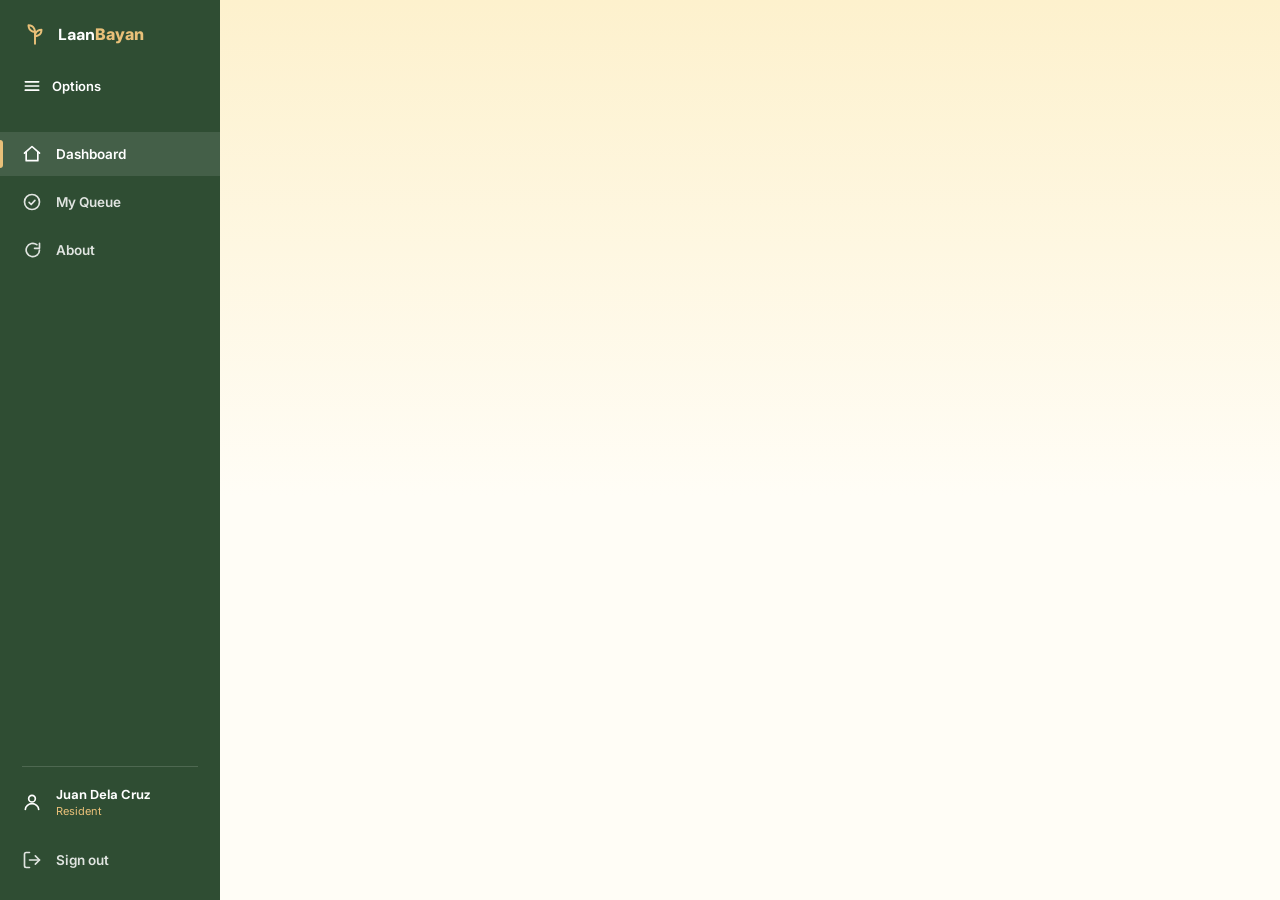
==== dashb.html @ 894ac46a "Registration and Dashboard (unfinished) is added" ====
<!DOCTYPE html>
<html lang="en">
<head>
<meta charset="UTF-8">
<meta name="viewport" content="width=device-width, initial-scale=1.0">
<title>LaanBayan — Dashboard</title>
<link rel="preconnect" href="https://fonts.googleapis.com">
<link href="https://fonts.googleapis.com/css2?family=DM+Sans:wght@400;600;700;800&family=Inter:wght@400;500;600&display=swap" rel="stylesheet">
<link rel="stylesheet" href="css/web.css">
</head>
<body>

<div class="app-shell">

  <aside class="sidebar expanded" id="sidebar">

    <div class="sidebar-top">
      <div class="sidebar-brand">
        <svg class="logo-icon" viewBox="0 0 24 24" width="26" height="26" fill="none" stroke="#ffffff" stroke-width="1.8" stroke-linecap="round" stroke-linejoin="round">
        <path d="M12 21V10"/>
        <path d="M12 10C12 10 6 10 6 4C12 4 12 10 12 10Z"/>
        <path d="M12 14C12 14 18 14 18 8C12 8 12 14 12 14Z"/>
        </svg>
        <span class="sidebar-brand-text">Laan<span class="bayan">Bayan</span></span>
      </div>

      <button class="sidebar-toggle" id="sidebarToggle" aria-label="Toggle sidebar" aria-expanded="true">
        <svg width="20" height="20" viewBox="0 0 24 24" fill="none" stroke="currentColor" stroke-width="2" stroke-linecap="round">
          <line x1="4" y1="7" x2="20" y2="7"/>
          <line x1="4" y1="12" x2="20" y2="12"/>
          <line x1="4" y1="17" x2="20" y2="17"/>
        </svg>
        <span class="sidebar-toggle-text">Options</span>
      </button>
    </div>

    <nav class="sidebar-nav">
      <a href="#" class="sidebar-link active" data-page="dashboard">
        <svg width="20" height="20" viewBox="0 0 24 24" fill="none" stroke="currentColor" stroke-width="2" stroke-linecap="round" stroke-linejoin="round">
          <path d="M3 11l9-8 9 8"/>
          <path d="M5 10v10h14V10"/>
        </svg>
        <span>Dashboard</span>
      </a>

      <a href="#" class="sidebar-link" data-page="queue">
        <svg width="20" height="20" viewBox="0 0 24 24" fill="none" stroke="currentColor" stroke-width="2" stroke-linecap="round" stroke-linejoin="round">
          <circle cx="12" cy="12" r="9"/>
          <path d="M8.5 12.5l2.5 2.5 4.5-5"/>
        </svg>
        <span>My Queue</span>
      </a>

      <a href="#" class="sidebar-link" data-page="about">
        <svg width="20" height="20" viewBox="0 0 24 24" fill="none" stroke="currentColor" stroke-width="2" stroke-linecap="round" stroke-linejoin="round">
          <path d="M21 12a8 8 0 1 1-3.2-6.4"/>
          <path d="M21 4v6h-6"/>
        </svg>
        <span>About</span>
      </a>
    </nav>

    <div class="sidebar-bottom">
      <div class="sidebar-divider"></div>

      <div class="sidebar-user">
        <svg width="20" height="20" viewBox="0 0 24 24" fill="none" stroke="currentColor" stroke-width="2" stroke-linecap="round" stroke-linejoin="round">
          <circle cx="12" cy="8" r="4"/>
          <path d="M4 21c0-4 4-7 8-7s8 3 8 7"/>
        </svg>
        <div class="sidebar-user-info">
          <span class="sidebar-user-name">Juan Dela Cruz</span>
          <span class="sidebar-user-role">Resident</span>
        </div>
      </div>

      <a href="index.html" class="sidebar-link sidebar-signout" id="signOutLink">
        <svg width="20" height="20" viewBox="0 0 24 24" fill="none" stroke="currentColor" stroke-width="2" stroke-linecap="round" stroke-linejoin="round">
          <path d="M9 21H5a2 2 0 0 1-2-2V5a2 2 0 0 1 2-2h4"/>
          <path d="M16 17l5-5-5-5"/>
          <path d="M21 12H9"/>
        </svg>
        <span>Sign out</span></a>
      </a>
    </div>

  </aside>

  <main class="dash-main" id="dashMain">
    <!-- Dashboard page content (services, announcements, etc.) goes here -->
  </main>

</div>

<script src="js/script.js"></script>
</body>
</html>
---- css/web.css ----
:root {
  --green-dark: #2f4d33;
  --green: #4c8b5d;
  --green-soft: #eaf2ea;
  --gold: #e9c079;
  --cream-top: #fdf1cd;
  --cream-bottom: #fffdf6;
  --text-dark: #223022;
  --text-gray: #6b6b63;
  --panel-sage: #b7c7ac;
}

* {
  margin: 0;
  padding: 0;
  box-sizing: border-box;
  font-family: 'Inter', Arial, sans-serif;
}

html {
  scroll-behavior: smooth;
}

body {
  background-color: var(--cream-bottom);
  color: var(--text-dark);
}

/* =========================================================
   HERO / NAV
   ========================================================= */
.hero-section {
  position: relative;
  z-index: 1;
  background: linear-gradient(180deg, var(--cream-top) 0%, var(--cream-bottom) 100%);
  min-height: 600px;
  display: flex;
  flex-direction: column;
}

.nav-inner {
  background-color: var(--green-dark);
  padding: 18px 50px;
  display: flex;
  align-items: center;
  justify-content: space-between;
}

.logo {
  display: flex;
  align-items: center;
  gap: 10px;
  font-family: 'DM Sans', sans-serif;
  font-weight: 800;
  font-size: 24px;
}

.logo .laan {
  color: #ffffff;
}

.logo .bayan {
  color: var(--gold);
}

.nav-inner nav ul {
  list-style: none;
  display: flex;
  gap: 40px;
}

.nav-inner nav a {
  color: #ffffff;
  text-decoration: none;
  font-family: 'DM Sans', sans-serif;
  font-weight: 600;
  font-size: 14px;
  opacity: 0.92;
}

.nav-inner nav a:hover,
.nav-inner nav a:focus-visible {
  opacity: 1;
  text-decoration: underline;
}

.hero-content {
  display: flex;
  justify-content: space-between;
  align-items: center;
  gap: 60px;
  max-width: 1200px;
  width: 100%;
  margin: auto;
  padding: 40px 50px;
  flex-grow: 1;
}

.eyebrow {
  color: var(--green);
  font-family: 'DM Sans', sans-serif;
  font-weight: 700;
  font-size: 12px;
  letter-spacing: 1.2px;
  text-transform: uppercase;
  margin-bottom: 14px;
}

.headline {
  font-family: 'Kavivanar', cursive;
  font-weight: 400;
  font-size: 56px;
  line-height: 1.15;
  color: var(--text-dark);
  margin-bottom: 18px;
}

.hero-sub {
  max-width: 420px;
  font-size: 15px;
  line-height: 1.6;
  color: var(--text-gray);
  margin-bottom: 22px;
}

.feature-row {
  display: flex;
  flex-wrap: wrap;
  gap: 20px;
}

.feature-item {
  display: flex;
  align-items: center;
  gap: 6px;
  font-family: 'DM Sans', sans-serif;
  font-size: 12.5px;
  font-weight: 600;
  color: var(--text-dark);
}

/* =========================================================
   LOGIN PANEL
   ========================================================= */
.login-panel {
  flex-shrink: 0;
  width: 300px;
  background-color: var(--panel-sage);
  border-radius: 22px;
  padding: 22px 22px 20px;
}

.login-title {
  font-family: 'DM Sans', sans-serif;
  font-weight: 800;
  font-size: 20px;
  letter-spacing: 1px;
  color: #ffffff;
  margin-bottom: 14px;
}

.login-card {
  background-color: #ffffff;
  border-radius: 16px;
  padding: 20px 20px 16px;
  box-shadow: 0 8px 20px rgba(47, 77, 51, 0.12);
}

.form-error {
  background-color: #ffe1e1;
  color: #7a1a1a;
  font-size: 12px;
  padding: 8px 12px;
  border-radius: 8px;
  margin-bottom: 12px;
}

.field {
  margin-bottom: 14px;
}

.field label {
  display: block;
  font-family: 'DM Sans', sans-serif;
  font-size: 12px;
  font-weight: 700;
  color: var(--text-dark);
  margin-bottom: 6px;
}

.input-wrap {
  position: relative;
}

.input-wrap input {
  width: 100%;
  padding: 11px 14px;
  border: 1px solid #e4e4e0;
  background-color: #f4f4f1;
  border-radius: 10px;
  font-size: 13px;
  color: var(--text-dark);
  outline: none;
}

.input-wrap input::placeholder {
  color: #9a9a94;
  letter-spacing: 0.4px;
}

.input-wrap input:focus {
  outline: 2px solid var(--green);
  outline-offset: 1px;
  background-color: #ffffff;
}

.toggle-password {
  position: absolute;
  right: 12px;
  top: 50%;
  transform: translateY(-50%);
  background: none;
  border: none;
  cursor: pointer;
  padding: 2px;
  display: flex;
}

.row-between {
  display: flex;
  align-items: center;
  justify-content: space-between;
  font-size: 12px;
  margin: 4px 0 16px;
}

.remember {
  display: flex;
  align-items: center;
  gap: 6px;
  color: var(--text-gray);
  cursor: pointer;
}

.forgot {
  color: var(--green);
  font-weight: 600;
  text-decoration: none;
}

.forgot:hover {
  text-decoration: underline;
}

.btn-proceed {
  width: 100%;
  padding: 12px;
  border: none;
  border-radius: 10px;
  background-color: var(--green-dark);
  color: #ffffff;
  font-family: 'DM Sans', sans-serif;
  font-weight: 700;
  font-size: 14px;
  cursor: pointer;
}

.btn-proceed:hover {
  background-color: #253d28;
}

.btn-proceed:focus-visible {
  outline: 2px solid #ffffff;
  outline-offset: 2px;
}

.register-line {
  text-align: center;
  font-size: 12px;
  color: var(--text-dark);
  margin-top: 14px;
}

.register-link {
  color: var(--green-dark);
  font-weight: 700;
  text-decoration: underline;
}

#loginPanel,
#registerPanel{
    animation: fade .35s ease;
}

@keyframes fade{

    from{
        opacity:0;
        transform:translateY(12px);
    }

    to{
        opacity:1;
        transform:translateY(0);
    }

}

/* =========================================================
   SCROLL CONTENT / SHARED SECTION STYLES
   ========================================================= */
.scroll-content {
  background-color: var(--cream-bottom);
  position: relative;
  z-index: 10;
}

.about-section {
  padding: 50px 50px;
  min-height: 700px;
  display: flex;
  align-items: center;
}

.about,
.services {
  max-width: 1200px;
  width: 100%;
  margin: 0 auto;
}

.about-heading {
  font-family: 'DM Sans', sans-serif;
  font-weight: 800;
  font-size: 30px;
  color: var(--green);
  margin-bottom: 36px;
}

.about-grid {
  display: grid;
  grid-template-columns: 1fr 260px;
  gap: 50px;
  align-items: center;
}

.about-grid h3 {
  font-family: 'DM Sans', sans-serif;
  font-size: 16px;
  color: var(--text-dark);
  margin: 18px 0 8px;
}

.about-grid h3:first-child {
  margin-top: 0;
}

.about-grid p {
  font-size: 14.5px;
  line-height: 1.7;
  color: var(--text-gray);
}

.about-img {
  width: 100%;
  height: auto;
  object-fit: contain;
}

/* =========================================================
   SERVICES
   ========================================================= */
.services-section {
  background-color: var(--green-soft);
  padding: 50px 50px;
  min-height: 600px;
  display: flex;
  align-items: center;
}

.services-head {
  margin-bottom: 20px;
}

.services-head h2 {
  font-family: 'DM Sans', sans-serif;
  font-weight: 800;
  font-size: 28px;
  color: var(--green);
  margin-bottom: 6px;
}

.services-head p {
  color: var(--text-gray);
  font-size: 14px;
}

.service-grid {
  display: grid;
  grid-template-columns: repeat(auto-fit, minmax(240px, 1fr));
  gap: 20px;
}

.svc-card {
  position: relative;
  background-color: #ffffff;
  border-radius: 14px;
  padding: 20px 20px 18px;
  box-shadow: 0 4px 14px rgba(47, 77, 51, 0.08);
}

.svc-badge {
  position: absolute;
  top: 18px;
  right: 18px;
  width: 10px;
  height: 10px;
  border-radius: 50%;
  background-color: var(--green);
}

.svc-badge.active {
  background-color: var(--gold);
}

.svc-name {
  font-family: 'DM Sans', sans-serif;
  font-weight: 700;
  font-size: 15px;
  color: var(--green-dark);
  padding-right: 20px;
  margin-bottom: 4px;
}

.svc-time {
  font-size: 12px;
  color: var(--text-gray);
  margin-bottom: 12px;
}

.svc-chips {
  display: flex;
  flex-wrap: wrap;
  gap: 8px;
}

.chip {
  background-color: var(--green-soft);
  color: var(--green-dark);
  font-size: 11.5px;
  font-weight: 600;
  padding: 5px 12px;
  border-radius: 20px;
}

/* =========================================================
   FOOTER
   ========================================================= */
footer {
  background-color: var(--green-dark);
  color: #ffffff;
  padding: 50px 50px 20px;
}

.footer-inner {
  max-width: 1200px;
  margin: 0 auto;
  display: flex;
  justify-content: space-between;
  flex-wrap: wrap;
  gap: 30px;
}

.footer-brand p {
  font-family: 'DM Sans', sans-serif;
  font-size: 18px;
  margin-bottom: 4px;
}

.footer-brand .url a {
  color: var(--gold);
  font-size: 13px;
  text-decoration: none;
}

.footer-brand .url a span {
  color: #d8d8ce;
}

.footer-contact h4 {
  font-family: 'DM Sans', sans-serif;
  font-size: 12px;
  letter-spacing: 0.6px;
  margin-bottom: 12px;
  color: var(--gold);
}

.footer-contact .row {
  display: flex;
  align-items: center;
  gap: 10px;
  font-size: 13px;
  margin-bottom: 8px;
}

.footer-logo {
  display: flex;
  align-items: center;
  gap: 8px;
  font-family: 'DM Sans', sans-serif;
  font-weight: 800;
  font-size: 18px;
  align-self: flex-start;
}

.footer-logo .logo-icon {
  stroke: #ffffff;
}

.footer-logo .laan {
  color: #ffffff;
}

.footer-logo .bayan {
  color: var(--gold);
}

.copyright {
  text-align: center;
  font-size: 12px;
  color: #cfcfc6;
  margin-top: 40px;
}

/* =========================================================
   REGISTRATION PAGE
   (append to web.css — new section, reuses existing tokens
   and .btn-proceed / .field / .input-wrap / .register-line
   classes already defined for the login page)
   ========================================================= */
.register-page {
  min-height: calc(100vh - 62px);
  background: linear-gradient(180deg, var(--cream-top) 0%, var(--cream-bottom) 100%);
  display: flex;
  justify-content: center;
  padding: 60px 24px 80px;
}

.register-card {
  width: 100%;
  max-width: 460px;
  height: fit-content;
  background-color: var(--cream-top);
  border: 1px solid rgba(47, 77, 51, 0.08);
  border-radius: 16px;
  padding: 28px 30px 26px;
  box-shadow: 0 8px 20px rgba(47, 77, 51, 0.1);
}

.register-heading {
  font-family: 'DM Sans', sans-serif;
  font-weight: 800;
  font-size: 20px;
  color: var(--text-dark);
  margin-bottom: 20px;
}

.form-row-2 {
  display: grid;
  grid-template-columns: 1fr 1fr;
  gap: 14px;
}

.agree-row {
  display: flex;
  align-items: flex-start;
  gap: 8px;
  font-size: 12px;
  line-height: 1.5;
  color: var(--text-gray);
  margin: 6px 0 18px;
}

.agree-row input[type="checkbox"] {
  margin-top: 2px;
  flex-shrink: 0;
}

.agree-row a {
  color: var(--green-dark);
  font-weight: 700;
  text-decoration: underline;
}

.btn-register {
  background-color: var(--green);
}

.btn-register:hover {
  background-color: #3f7a4e;
}

@media (max-width: 560px) {
  .form-row-2 {
    grid-template-columns: 1fr;
  }
}

/* =========================================================
   RESPONSIVE
   ========================================================= */
@media (max-width: 900px) {
  .nav-inner {
    padding: 16px 24px;
    flex-wrap: wrap;
    gap: 14px;
  }

  .nav-inner nav ul {
    gap: 22px;
  }

  .hero-section {
    min-height: auto;
  }

  .hero-content {
    flex-direction: column;
    padding: 50px 24px 60px;
    text-align: center;
  }

  .hero-sub {
    max-width: 100%;
  }

  .feature-row {
    justify-content: center;
  }

  .login-panel {
    width: 100%;
    max-width: 340px;
  }

  .about-section,
  .services-section {
    padding: 60px 24px;
    min-height: auto;
  }

  .about-grid {
    grid-template-columns: 1fr;
  }

  .about-img {
    max-width: 220px;
    margin: 0 auto;
  }

  .footer-inner {
    flex-direction: column;
  }
}

/* =========================================================
   DASHBOARD APP SHELL + SIDEBAR
   (append to web.css — new section, no existing rules touched)
   ========================================================= */
.app-shell {
  display: flex;
  min-height: 100vh;
}

.sidebar {
  flex-shrink: 0;
  width: 72px;
  background-color: var(--green-dark);
  display: flex;
  flex-direction: column;
  justify-content: space-between;
  padding: 18px 0;
  transition: width 0.25s ease;
  overflow: hidden;
}

.sidebar.expanded {
  width: 220px;
}

.sidebar-top,
.sidebar-nav,
.sidebar-bottom {
  display: flex;
  flex-direction: column;
  gap: 4px;
}

.sidebar-top {
  margin-bottom: 28px;
}

.sidebar-brand {
  display: flex;
  align-items: center;
  gap: 10px;
  padding: 0 22px;
  height: 32px;
  margin-bottom: 14px;
}

.sidebar-brand svg {
  flex-shrink: 0;
  stroke: var(--gold);
}

.sidebar-brand-text {
  font-family: 'DM Sans', sans-serif;
  font-weight: 800;
  font-size: 16px;
  color: #ffffff;
  white-space: nowrap;
  opacity: 0;
  transition: opacity 0.2s ease;
}

.sidebar.expanded .sidebar-brand-text {
  opacity: 1;
}

.sidebar-brand-text .bayan {
  color: var(--gold);
}

.sidebar-toggle {
  display: flex;
  align-items: center;
  gap: 10px;
  background: none;
  border: none;
  cursor: pointer;
  padding: 8px 22px;
  color: #ffffff;
  font-family: 'DM Sans', sans-serif;
  font-size: 13px;
  font-weight: 600;
}

.sidebar-toggle svg {
  flex-shrink: 0;
  stroke: #ffffff;
}

.sidebar-toggle-text {
  white-space: nowrap;
  opacity: 0;
  transition: opacity 0.2s ease;
}

.sidebar.expanded .sidebar-toggle-text {
  opacity: 1;
}

.sidebar-nav {
  flex-grow: 1;
}

.sidebar-link {
  display: flex;
  align-items: center;
  gap: 14px;
  padding: 12px 22px;
  color: #ffffff;
  text-decoration: none;
  font-family: 'DM Sans', sans-serif;
  font-size: 13.5px;
  font-weight: 600;
  opacity: 0.85;
  border-radius: 0;
  position: relative;
}

.sidebar-link svg {
  flex-shrink: 0;
  stroke: #ffffff;
}

.sidebar-link span {
  white-space: nowrap;
  opacity: 0;
  transition: opacity 0.2s ease;
}

.sidebar.expanded .sidebar-link span {
  opacity: 1;
}

.sidebar-link:hover {
  opacity: 1;
  background-color: rgba(255, 255, 255, 0.06);
}

.sidebar-link.active {
  opacity: 1;
  background-color: rgba(255, 255, 255, 0.1);
}

.sidebar-link.active::before {
  content: "";
  position: absolute;
  left: 0;
  top: 8px;
  bottom: 8px;
  width: 3px;
  background-color: var(--gold);
  border-radius: 0 3px 3px 0;
}

.sidebar-bottom {
  gap: 10px;
}

.sidebar-divider {
  height: 1px;
  background-color: rgba(255, 255, 255, 0.15);
  margin: 4px 22px 10px;
}

.sidebar-user {
  display: flex;
  align-items: center;
  gap: 14px;
  padding: 0 22px 10px;
}

.sidebar-user svg {
  flex-shrink: 0;
  stroke: #ffffff;
}

.sidebar-user-info {
  display: flex;
  flex-direction: column;
  line-height: 1.3;
  white-space: nowrap;
  opacity: 0;
  transition: opacity 0.2s ease;
}

.sidebar.expanded .sidebar-user-info {
  opacity: 1;
}

.sidebar-user-name {
  font-family: 'DM Sans', sans-serif;
  font-size: 13px;
  font-weight: 700;
  color: #ffffff;
}

.sidebar-user-role {
  font-size: 11px;
  color: var(--gold);
}

.sidebar-signout {
  opacity: 0.85;
}

/* =========================================================
   DASHBOARD MAIN CONTENT AREA
   ========================================================= */
.dash-main {
  flex-grow: 1;
  background: linear-gradient(180deg, var(--cream-top) 0%, var(--cream-bottom) 55%);
  min-height: 100vh;
}

@media (max-width: 700px) {
  .sidebar {
    width: 64px;
  }

  .sidebar.expanded {
    width: 200px;
  }
}
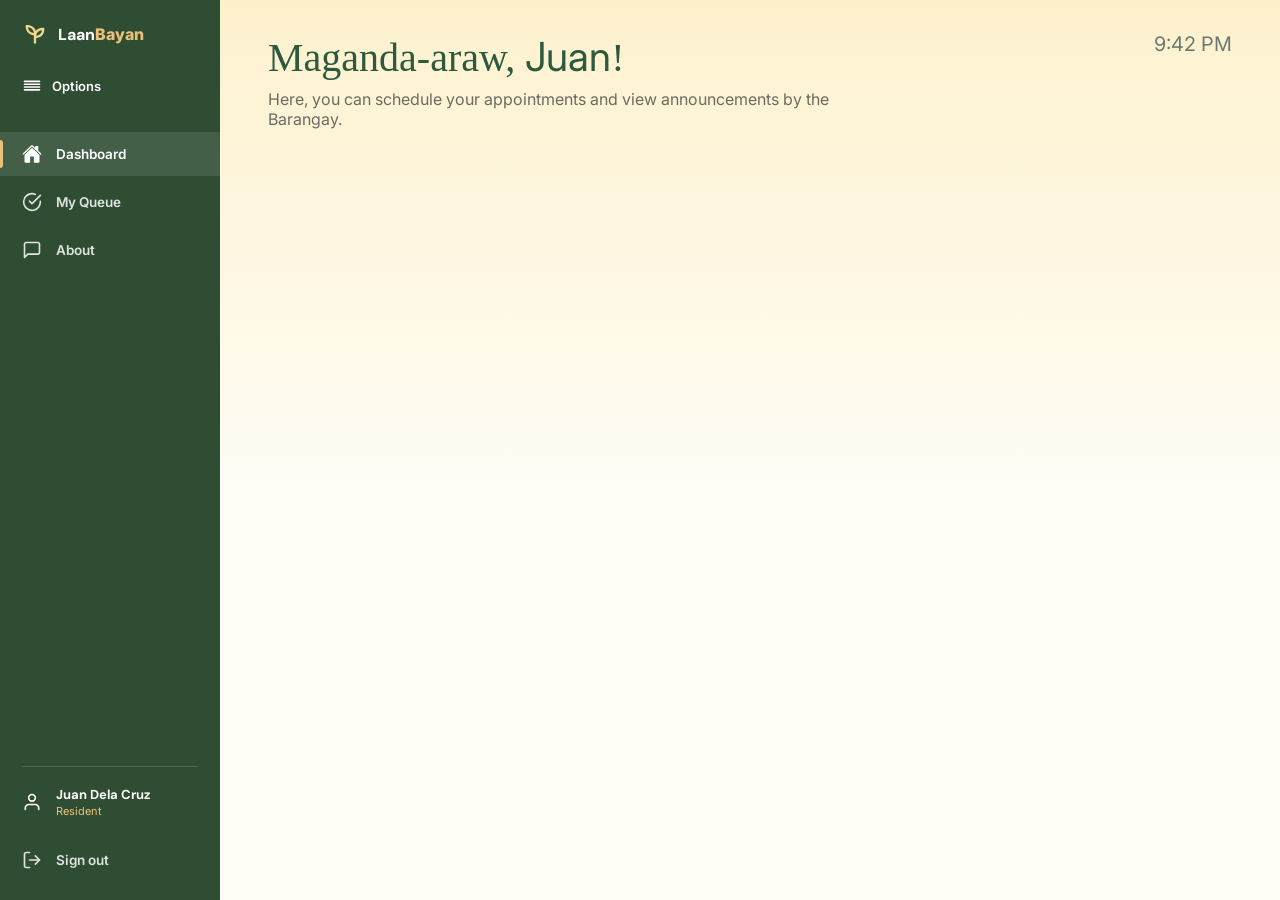
==== commit 7dc92911: "Updated to SVG & started the Dasboard" ====
--- a/dashb.html
+++ b/dashb.html
@@ -6,7 +6,7 @@
 <title>LaanBayan — Dashboard</title>
 <link rel="preconnect" href="https://fonts.googleapis.com">
 <link href="https://fonts.googleapis.com/css2?family=DM+Sans:wght@400;600;700;800&family=Inter:wght@400;500;600&display=swap" rel="stylesheet">
-<link rel="stylesheet" href="css/web.css">
+<link rel="stylesheet" href="css/style.css">
 </head>
 <body>
 
@@ -16,46 +16,29 @@
 
     <div class="sidebar-top">
       <div class="sidebar-brand">
-        <svg class="logo-icon" viewBox="0 0 24 24" width="26" height="26" fill="none" stroke="#ffffff" stroke-width="1.8" stroke-linecap="round" stroke-linejoin="round">
-        <path d="M12 21V10"/>
-        <path d="M12 10C12 10 6 10 6 4C12 4 12 10 12 10Z"/>
-        <path d="M12 14C12 14 18 14 18 8C12 8 12 14 12 14Z"/>
-        </svg>
+        <img class="logo-icon" src="assets/icons/favuser.svg" width="26" height="26" alt="LaanBayan Logo">
         <span class="sidebar-brand-text">Laan<span class="bayan">Bayan</span></span>
       </div>
 
       <button class="sidebar-toggle" id="sidebarToggle" aria-label="Toggle sidebar" aria-expanded="true">
-        <svg width="20" height="20" viewBox="0 0 24 24" fill="none" stroke="currentColor" stroke-width="2" stroke-linecap="round">
-          <line x1="4" y1="7" x2="20" y2="7"/>
-          <line x1="4" y1="12" x2="20" y2="12"/>
-          <line x1="4" y1="17" x2="20" y2="17"/>
-        </svg>
+        <img src="assets/icons/option.svg" width="20" height="20" alt="Toggle Options">
         <span class="sidebar-toggle-text">Options</span>
       </button>
     </div>
 
     <nav class="sidebar-nav">
       <a href="#" class="sidebar-link active" data-page="dashboard">
-        <svg width="20" height="20" viewBox="0 0 24 24" fill="none" stroke="currentColor" stroke-width="2" stroke-linecap="round" stroke-linejoin="round">
-          <path d="M3 11l9-8 9 8"/>
-          <path d="M5 10v10h14V10"/>
-        </svg>
+        <img src="assets/icons/dashboard.svg" width="20" height="20" alt="Dashboard">
         <span>Dashboard</span>
       </a>
 
       <a href="#" class="sidebar-link" data-page="queue">
-        <svg width="20" height="20" viewBox="0 0 24 24" fill="none" stroke="currentColor" stroke-width="2" stroke-linecap="round" stroke-linejoin="round">
-          <circle cx="12" cy="12" r="9"/>
-          <path d="M8.5 12.5l2.5 2.5 4.5-5"/>
-        </svg>
+        <img src="assets/icons/queue.svg" width="20" height="20" alt="My Queue">
         <span>My Queue</span>
       </a>
 
       <a href="#" class="sidebar-link" data-page="about">
-        <svg width="20" height="20" viewBox="0 0 24 24" fill="none" stroke="currentColor" stroke-width="2" stroke-linecap="round" stroke-linejoin="round">
-          <path d="M21 12a8 8 0 1 1-3.2-6.4"/>
-          <path d="M21 4v6h-6"/>
-        </svg>
+        <img src="assets/icons/message.svg" width="20" height="20" alt="About">
         <span>About</span>
       </a>
     </nav>
@@ -64,10 +47,7 @@
       <div class="sidebar-divider"></div>
 
       <div class="sidebar-user">
-        <svg width="20" height="20" viewBox="0 0 24 24" fill="none" stroke="currentColor" stroke-width="2" stroke-linecap="round" stroke-linejoin="round">
-          <circle cx="12" cy="8" r="4"/>
-          <path d="M4 21c0-4 4-7 8-7s8 3 8 7"/>
-        </svg>
+        <img src="assets/icons/user.svg" width="20" height="20" alt="User Profile">
         <div class="sidebar-user-info">
           <span class="sidebar-user-name">Juan Dela Cruz</span>
           <span class="sidebar-user-role">Resident</span>
@@ -75,19 +55,24 @@
       </div>
 
       <a href="index.html" class="sidebar-link sidebar-signout" id="signOutLink">
-        <svg width="20" height="20" viewBox="0 0 24 24" fill="none" stroke="currentColor" stroke-width="2" stroke-linecap="round" stroke-linejoin="round">
-          <path d="M9 21H5a2 2 0 0 1-2-2V5a2 2 0 0 1 2-2h4"/>
-          <path d="M16 17l5-5-5-5"/>
-          <path d="M21 12H9"/>
-        </svg>
-        <span>Sign out</span></a>
+        <img src="assets/icons/log-out.svg" width="20" height="20" alt="Sign Out">
+        <span>Sign out</span>
       </a>
     </div>
-
+    
   </aside>
 
   <main class="dash-main" id="dashMain">
-    <!-- Dashboard page content (services, announcements, etc.) goes here -->
+    <div class="dash-content">
+  <header class="dash-header">
+    <div class="dash-heading">
+      <h1 class="dash-greeting">Maganda-araw, <span class="dash-username">Juan</span>!</h1>
+      <p class="dash-subtitle">Here, you can schedule your appointments and view announcements by the Barangay.</p>
+    </div>
+    <time class="dash-clock" id="dashClock"></time>
+  </header>
+
+</div>
   </main>
 
 </div>
--- a/css/style.css
+++ b/css/style.css
@@ -0,0 +1,913 @@
+/* GLOBAL — used by the entire site */
+:root {
+  --green-dark: #2f4d33;
+  --green: #4c8b5d;
+  --green-soft: #eaf2ea;
+  --gold: #e9c079;
+  --cream-top: #fdf1cd;
+  --cream-bottom: #fffdf6;
+  --text-dark: #223022;
+  --text-gray: #6b6b63;
+  --panel-sage: #b7c7ac;
+  --dash-green: #2D5A3F;
+  --dash-cream-start: #FFFFFE;
+  --dash-cream-end: #FFF0BB;
+  --dash-status-available: rgba(97, 242, 71, 0.2);
+  --dash-status-unavailable: rgba(255, 96, 82, 0.2);
+  --dash-text-muted: #6B7A70;
+}
+
+* {
+  margin: 0;
+  padding: 0;
+  box-sizing: border-box;
+  font-family: 'Inter', Arial, sans-serif;
+}
+
+html {
+  scroll-behavior: smooth;
+}
+
+body {
+  background-color: var(--cream-bottom);
+  color: var(--text-dark);
+}
+
+
+/* LANDING PAGE (index.html) */
+
+/* Hero / Nav */
+.hero-section {
+  position: relative;
+  z-index: 1;
+  background: linear-gradient(180deg, var(--cream-top) 0%, var(--cream-bottom) 100%);
+  min-height: 600px;
+  display: flex;
+  flex-direction: column;
+}
+
+.nav-inner {
+  background-color: var(--green-dark);
+  padding: 18px 50px;
+  display: flex;
+  align-items: center;
+  justify-content: space-between;
+}
+
+.logo {
+  display: flex;
+  align-items: center;
+  gap: 10px;
+  font-family: 'DM Sans', sans-serif;
+  font-weight: 800;
+  font-size: 24px;
+}
+
+.logo .laan {
+  color: #ffffff;
+}
+
+.logo .bayan {
+  color: var(--gold);
+}
+
+.nav-inner nav ul {
+  list-style: none;
+  display: flex;
+  gap: 40px;
+}
+
+.nav-inner nav a {
+  color: #ffffff;
+  text-decoration: none;
+  font-family: 'DM Sans', sans-serif;
+  font-weight: 600;
+  font-size: 14px;
+  opacity: 0.92;
+}
+
+.nav-inner nav a:hover,
+.nav-inner nav a:focus-visible {
+  opacity: 1;
+  text-decoration: underline;
+}
+
+.hero-content {
+  display: flex;
+  justify-content: space-between;
+  align-items: center;
+  gap: 60px;
+  max-width: 1400px;
+  width: 100%;
+  margin: auto;
+  padding: 40px 30px; 
+}
+
+.eyebrow {
+  color: var(--green);
+  font-family: 'DM Sans', sans-serif;
+  font-weight: 700;
+  font-size: 12px;
+  letter-spacing: 1.2px;
+  text-transform: uppercase;
+  margin-bottom: 14px;
+}
+
+.headline {
+  font-family: 'Kavivanar', cursive;
+  font-weight: 400;
+  font-size: 56px;
+  line-height: 1.15;
+  color: var(--text-dark);
+  margin-bottom: 18px;
+}
+
+.hero-sub {
+  max-width: 420px;
+  font-size: 15px;
+  line-height: 1.6;
+  color: var(--text-gray);
+  margin-bottom: 22px;
+}
+
+.feature-row {
+  display: flex;
+  flex-wrap: wrap;
+  gap: 20px;
+}
+
+.feature-item {
+  display: flex;
+  align-items: center;
+  gap: 6px;
+  font-family: 'DM Sans', sans-serif;
+  font-size: 12.5px;
+  font-weight: 600;
+  color: var(--text-dark);
+}
+
+/* Login panel */
+.login-panel {
+  flex-shrink: 0;
+  width: 350px;
+  background-color: var(--panel-sage);
+  border-radius: 22px;
+  padding: 22px 22px 20px;
+}
+
+.login-title {
+  font-family: 'DM Sans', sans-serif;
+  font-weight: 800;
+  font-size: 20px;
+  letter-spacing: 1px;
+  color: #ffffff;
+  margin-bottom: 14px;
+}
+
+.login-card {
+  background-color: #ffffff;
+  border-radius: 16px;
+  padding: 20px 20px 16px;
+  box-shadow: 0 8px 20px rgba(47, 77, 51, 0.12);
+}
+
+.form-error {
+  background-color: #ffe1e1;
+  color: #7a1a1a;
+  font-size: 12px;
+  padding: 8px 12px;
+  border-radius: 8px;
+  margin-bottom: 12px;
+}
+
+.field {
+  margin-bottom: 14px;
+}
+
+.field label {
+  display: block;
+  font-family: 'DM Sans', sans-serif;
+  font-size: 12px;
+  font-weight: 700;
+  color: var(--text-dark);
+  margin-bottom: 6px;
+}
+
+.input-wrap {
+  position: relative;
+}
+
+.input-wrap input {
+  width: 100%;
+  padding: 11px 14px;
+  border: 1px solid #e4e4e0;
+  background-color: #f4f4f1;
+  border-radius: 10px;
+  font-size: 13px;
+  color: var(--text-dark);
+  outline: none;
+}
+
+.input-wrap input::placeholder {
+  color: #9a9a94;
+  letter-spacing: 0.4px;
+}
+
+.input-wrap input:focus {
+  outline: 2px solid var(--green);
+  outline-offset: 1px;
+  background-color: #ffffff;
+}
+
+.toggle-password {
+  position: absolute;
+  right: 12px;
+  top: 50%;
+  transform: translateY(-50%);
+  background: none;
+  border: none;
+  cursor: pointer;
+  padding: 2px;
+  display: flex;
+}
+
+.row-between {
+  display: flex;
+  align-items: center;
+  justify-content: space-between;
+  font-size: 12px;
+  margin: 4px 0 16px;
+}
+
+.remember {
+  display: flex;
+  align-items: center;
+  gap: 6px;
+  color: var(--text-gray);
+  cursor: pointer;
+}
+
+.forgot {
+  color: var(--green);
+  font-weight: 600;
+  text-decoration: none;
+}
+
+.forgot:hover {
+  text-decoration: underline;
+}
+
+.btn-proceed {
+  width: 100%;
+  padding: 12px;
+  border: none;
+  border-radius: 10px;
+  background-color: var(--green-dark);
+  color: #ffffff;
+  font-family: 'DM Sans', sans-serif;
+  font-weight: 700;
+  font-size: 14px;
+  cursor: pointer;
+}
+
+.btn-proceed:hover {
+  background-color: #253d28;
+}
+
+.btn-proceed:focus-visible {
+  outline: 2px solid #ffffff;
+  outline-offset: 2px;
+}
+
+.register-line {
+  text-align: center;
+  font-size: 12px;
+  color: var(--text-dark);
+  margin-top: 14px;
+}
+
+.register-link {
+  color: var(--green-dark);
+  font-weight: 700;
+  text-decoration: underline;
+}
+
+/* NOTE: #loginPanel / #registerPanel aren't used in index.html or registration.html (both ship as separate pages, not a tab-switch panel) — likely leftover from an earlier approach, safe to delete if confirmed unused */
+#loginPanel,
+#registerPanel {
+  animation: fade .35s ease;
+}
+
+@keyframes fade {
+  from {
+    opacity: 0;
+    transform: translateY(12px);
+  }
+  to {
+    opacity: 1;
+    transform: translateY(0);
+  }
+}
+
+/* Scroll content / shared section wrapper */
+.scroll-content {
+  background-color: var(--cream-bottom);
+  position: relative;
+  z-index: 10;
+}
+
+.about-section {
+  padding: 50px 50px;
+  min-height: 700px;
+  display: flex;
+  align-items: center;
+}
+
+.about,
+.services {
+  max-width: 1200px;
+  width: 100%;
+  margin: 0 auto;
+}
+
+.about-heading {
+  font-family: 'DM Sans', sans-serif;
+  font-weight: 800;
+  font-size: 30px;
+  color: var(--green);
+  margin-bottom: 36px;
+}
+
+.about-grid {
+  display: grid;
+  grid-template-columns: 1fr 260px;
+  gap: 50px;
+  align-items: center;
+}
+
+.about-grid h3 {
+  font-family: 'DM Sans', sans-serif;
+  font-size: 16px;
+  color: var(--text-dark);
+  margin: 18px 0 8px;
+}
+
+.about-grid h3:first-child {
+  margin-top: 0;
+}
+
+.about-grid p {
+  font-size: 14.5px;
+  line-height: 1.7;
+  color: var(--text-gray);
+}
+
+.about-img {
+  width: 100%;
+  height: auto;
+  object-fit: contain;
+}
+
+/* Services */
+.services-section {
+  background-color: var(--green-soft);
+  padding: 50px 50px;
+  min-height: 600px;
+  display: flex;
+  align-items: center;
+}
+
+.services-head {
+  margin-bottom: 20px;
+}
+
+.services-head h2 {
+  font-family: 'DM Sans', sans-serif;
+  font-weight: 800;
+  font-size: 28px;
+  color: var(--green);
+  margin-bottom: 6px;
+}
+
+.services-head p {
+  color: var(--text-gray);
+  font-size: 14px;
+}
+
+.service-grid {
+  display: grid;
+  grid-template-columns: repeat(auto-fit, minmax(240px, 1fr));
+  gap: 20px;
+}
+
+.svc-card {
+  position: relative;
+  background-color: #ffffff;
+  border-radius: 14px;
+  padding: 20px 20px 18px;
+  box-shadow: 0 4px 14px rgba(47, 77, 51, 0.08);
+}
+
+.svc-badge {
+  position: absolute;
+  top: 18px;
+  right: 18px;
+  width: 10px;
+  height: 10px;
+  border-radius: 50%;
+  background-color: var(--green);
+}
+
+.svc-badge.active {
+  background-color: var(--gold);
+}
+
+.svc-name {
+  font-family: 'DM Sans', sans-serif;
+  font-weight: 700;
+  font-size: 15px;
+  color: var(--green-dark);
+  padding-right: 20px;
+  margin-bottom: 4px;
+}
+
+.svc-time {
+  font-size: 12px;
+  color: var(--text-gray);
+  margin-bottom: 12px;
+}
+
+.svc-chips {
+  display: flex;
+  flex-wrap: wrap;
+  gap: 8px;
+}
+
+.chip {
+  background-color: var(--green-soft);
+  color: var(--green-dark);
+  font-size: 11.5px;
+  font-weight: 600;
+  padding: 5px 12px;
+  border-radius: 20px;
+}
+
+/* Footer */
+footer {
+  background-color: var(--green-dark);
+  color: #ffffff;
+  padding: 50px 50px 20px;
+}
+
+.footer-inner {
+  max-width: 1200px;
+  margin: 0 auto;
+  display: flex;
+  justify-content: space-between;
+  flex-wrap: wrap;
+  gap: 30px;
+}
+
+.footer-brand p {
+  font-family: 'DM Sans', sans-serif;
+  font-size: 18px;
+  margin-bottom: 4px;
+}
+
+.footer-brand .url a {
+  color: var(--gold);
+  font-size: 13px;
+  text-decoration: none;
+}
+
+.footer-brand .url a span {
+  color: #d8d8ce;
+}
+
+.footer-contact h4 {
+  font-family: 'DM Sans', sans-serif;
+  font-size: 12px;
+  letter-spacing: 0.6px;
+  margin-bottom: 12px;
+  color: var(--gold);
+}
+
+.footer-contact .row {
+  display: flex;
+  align-items: center;
+  gap: 10px;
+  font-size: 13px;
+  margin-bottom: 8px;
+}
+
+.footer-logo {
+  display: flex;
+  align-items: center;
+  gap: 8px;
+  font-family: 'DM Sans', sans-serif;
+  font-weight: 800;
+  font-size: 18px;
+  align-self: flex-start;
+}
+
+.footer-logo .logo-icon {
+  stroke: #ffffff;
+}
+
+.footer-logo .laan {
+  color: #ffffff;
+}
+
+.footer-logo .bayan {
+  color: var(--gold);
+}
+
+.copyright {
+  text-align: center;
+  font-size: 12px;
+  color: #cfcfc6;
+  margin-top: 40px;
+}
+
+
+/* REGISTRATION PAGE (registration.html) — reuses shared tokens plus .btn-proceed / .field / .input-wrap / .register-line from the landing page section above */
+.register-page {
+  min-height: calc(100vh - 62px);
+  background: linear-gradient(180deg, var(--cream-top) 0%, var(--cream-bottom) 100%);
+  display: flex;
+  justify-content: center;
+  padding: 60px 24px 80px;
+}
+
+.register-card {
+  width: 100%;
+  max-width: 460px;
+  height: fit-content;
+  background-color: var(--cream-top);
+  border: 1px solid rgba(47, 77, 51, 0.08);
+  border-radius: 16px;
+  padding: 28px 30px 26px;
+  box-shadow: 0 8px 20px rgba(47, 77, 51, 0.1);
+}
+
+.register-heading {
+  font-family: 'DM Sans', sans-serif;
+  font-weight: 800;
+  font-size: 20px;
+  color: var(--text-dark);
+  margin-bottom: 20px;
+}
+
+.form-row-2 {
+  display: grid;
+  grid-template-columns: 1fr 1fr;
+  gap: 14px;
+}
+
+.agree-row {
+  display: flex;
+  align-items: flex-start;
+  gap: 8px;
+  font-size: 12px;
+  line-height: 1.5;
+  color: var(--text-gray);
+  margin: 6px 0 18px;
+}
+
+.agree-row input[type="checkbox"] {
+  margin-top: 2px;
+  flex-shrink: 0;
+}
+
+.agree-row a {
+  color: var(--green-dark);
+  font-weight: 700;
+  text-decoration: underline;
+}
+
+.btn-register {
+  background-color: var(--green);
+}
+
+.btn-register:hover {
+  background-color: #3f7a4e;
+}
+
+
+/* DASHBOARD (dashboard.html) — app shell + sidebar */
+.app-shell {
+  display: flex;
+  min-height: 100vh;
+}
+
+.sidebar {
+  flex-shrink: 0;
+  width: 72px;
+  background-color: var(--green-dark);
+  display: flex;
+  flex-direction: column;
+  justify-content: space-between;
+  padding: 18px 0;
+  transition: width 0.25s ease;
+  overflow: hidden;
+}
+
+.sidebar.expanded {
+  width: 220px;
+}
+
+.sidebar-top,
+.sidebar-nav,
+.sidebar-bottom {
+  display: flex;
+  flex-direction: column;
+  gap: 4px;
+}
+
+.sidebar-top {
+  margin-bottom: 28px;
+}
+
+.sidebar-brand {
+  display: flex;
+  align-items: center;
+  gap: 10px;
+  padding: 0 22px;
+  height: 32px;
+  margin-bottom: 14px;
+}
+
+.sidebar-brand svg {
+  flex-shrink: 0;
+  stroke: var(--gold);
+}
+
+.sidebar-brand-text {
+  font-family: 'DM Sans', sans-serif;
+  font-weight: 800;
+  font-size: 16px;
+  color: #ffffff;
+  white-space: nowrap;
+  opacity: 0;
+  transition: opacity 0.2s ease;
+}
+
+.sidebar.expanded .sidebar-brand-text {
+  opacity: 1;
+}
+
+.sidebar-brand-text .bayan {
+  color: var(--gold);
+}
+
+.sidebar-toggle {
+  display: flex;
+  align-items: center;
+  gap: 10px;
+  background: none;
+  border: none;
+  cursor: pointer;
+  padding: 8px 22px;
+  color: #ffffff;
+  font-family: 'DM Sans', sans-serif;
+  font-size: 13px;
+  font-weight: 600;
+}
+
+.sidebar-toggle svg {
+  flex-shrink: 0;
+  stroke: #ffffff;
+}
+
+.sidebar-toggle-text {
+  white-space: nowrap;
+  opacity: 0;
+  transition: opacity 0.2s ease;
+}
+
+.sidebar.expanded .sidebar-toggle-text {
+  opacity: 1;
+}
+
+.sidebar-nav {
+  flex-grow: 1;
+}
+
+.sidebar-link {
+  display: flex;
+  align-items: center;
+  gap: 14px;
+  padding: 12px 22px;
+  color: #ffffff;
+  text-decoration: none;
+  font-family: 'DM Sans', sans-serif;
+  font-size: 13.5px;
+  font-weight: 600;
+  opacity: 0.85;
+  border-radius: 0;
+  position: relative;
+}
+
+.sidebar-link svg {
+  flex-shrink: 0;
+  stroke: #ffffff;
+}
+
+.sidebar-link span {
+  white-space: nowrap;
+  opacity: 0;
+  transition: opacity 0.2s ease;
+}
+
+.sidebar.expanded .sidebar-link span {
+  opacity: 1;
+}
+
+.sidebar-link:hover {
+  opacity: 1;
+  background-color: rgba(255, 255, 255, 0.06);
+}
+
+.sidebar-link.active {
+  opacity: 1;
+  background-color: rgba(255, 255, 255, 0.1);
+}
+
+.sidebar-link.active::before {
+  content: "";
+  position: absolute;
+  left: 0;
+  top: 8px;
+  bottom: 8px;
+  width: 3px;
+  background-color: var(--gold);
+  border-radius: 0 3px 3px 0;
+}
+
+.sidebar-bottom {
+  gap: 10px;
+}
+
+.sidebar-divider {
+  height: 1px;
+  background-color: rgba(255, 255, 255, 0.15);
+  margin: 4px 22px 10px;
+}
+
+.sidebar-user {
+  display: flex;
+  align-items: center;
+  gap: 14px;
+  padding: 0 22px 10px;
+}
+
+.sidebar-user svg {
+  flex-shrink: 0;
+  stroke: #ffffff;
+}
+
+.sidebar-user-info {
+  display: flex;
+  flex-direction: column;
+  line-height: 1.3;
+  white-space: nowrap;
+  opacity: 0;
+  transition: opacity 0.2s ease;
+}
+
+.sidebar.expanded .sidebar-user-info {
+  opacity: 1;
+}
+
+.sidebar-user-name {
+  font-family: 'DM Sans', sans-serif;
+  font-size: 13px;
+  font-weight: 700;
+  color: #ffffff;
+}
+
+.sidebar-user-role {
+  font-size: 11px;
+  color: var(--gold);
+}
+
+.sidebar-signout {
+  opacity: 0.85;
+}
+
+/* Dashboard main content area */
+.dash-main {
+  flex-grow: 1;
+  background: linear-gradient(180deg, var(--cream-top) 0%, var(--cream-bottom) 55%);
+  min-height: 100vh;
+}
+
+/* Dashboard header */
+.dash-content {
+  padding: 32px 48px;
+}
+
+.dash-header {
+  display: flex;
+  justify-content: space-between;
+  align-items: flex-start;
+  gap: 24px;
+}
+
+.dash-greeting {
+  font-family: 'Kavivanar', cursive;
+  font-weight: 400;
+  font-size: 40px;
+  color: var(--dash-green);
+  margin-bottom: 8px;
+}
+
+.dash-subtitle {
+  font-size: 16px;
+  color: var(--text-gray);
+  max-width: 600px;
+}
+
+.dash-clock {
+  font-size: 20px;
+  color: var(--dash-text-muted);
+  white-space: nowrap;
+}
+
+
+/* MOBILE VIEW — all responsive breakpoints, grouped by page in the same order as above (landing > registration > dashboard) */
+
+/* Landing page (<= 900px) */
+@media (max-width: 900px) {
+  .nav-inner {
+    padding: 16px 24px;
+    flex-wrap: wrap;
+    gap: 14px;
+  }
+
+  .nav-inner nav ul {
+    gap: 22px;
+  }
+
+  .hero-section {
+    min-height: auto;
+  }
+
+  .hero-content {
+    flex-direction: column;
+    padding: 50px 24px 60px;
+    text-align: center;
+  }
+
+  .hero-sub {
+    max-width: 100%;
+  }
+
+  .feature-row {
+    justify-content: center;
+  }
+
+  .login-panel {
+    width: 100%;
+    max-width: 340px;
+  }
+
+  .about-section,
+  .services-section {
+    padding: 60px 24px;
+    min-height: auto;
+  }
+
+  .about-grid {
+    grid-template-columns: 1fr;
+  }
+
+  .about-img {
+    max-width: 220px;
+    margin: 0 auto;
+  }
+
+  .footer-inner {
+    flex-direction: column;
+  }
+}
+
+/* Registration page (<= 560px) */
+@media (max-width: 700px) {
+  .sidebar {
+    width: 64px;
+  }
+
+  .sidebar.expanded {
+    width: 200px;
+  }
+
+  .dash-content {
+    padding: 24px;
+  }
+
+  .dash-header {
+    flex-direction: column;
+    gap: 8px;
+  }
+}
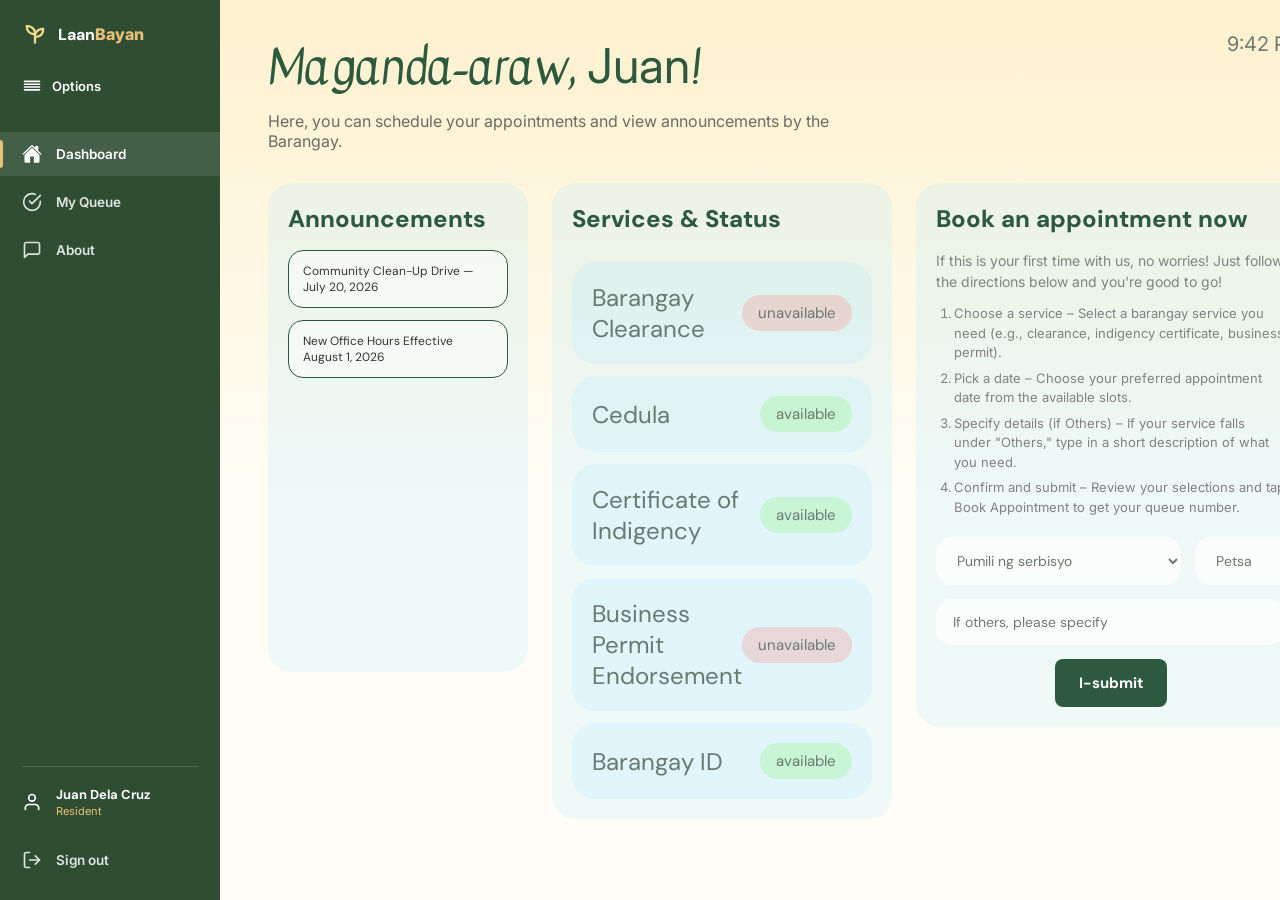
==== commit 9c97616b: "Dashboard progress: added main Dashboard and Queue list" ====
--- a/dashb.html
+++ b/dashb.html
@@ -5,7 +5,7 @@
 <meta name="viewport" content="width=device-width, initial-scale=1.0">
 <title>LaanBayan — Dashboard</title>
 <link rel="preconnect" href="https://fonts.googleapis.com">
-<link href="https://fonts.googleapis.com/css2?family=DM+Sans:wght@400;600;700;800&family=Inter:wght@400;500;600&display=swap" rel="stylesheet">
+<link href="https://fonts.googleapis.com/css2?family=DM+Sans:wght@400;600;700;800&family=Inter:wght@400;500;600&family=Kavivanar&display=swap" rel="stylesheet">
 <link rel="stylesheet" href="css/style.css">
 </head>
 <body>
@@ -59,11 +59,13 @@
         <span>Sign out</span>
       </a>
     </div>
-    
+
   </aside>
 
   <main class="dash-main" id="dashMain">
     <div class="dash-content">
+
+      <section class="dash-section active" data-section="dashboard">
   <header class="dash-header">
     <div class="dash-heading">
       <h1 class="dash-greeting">Maganda-araw, <span class="dash-username">Juan</span>!</h1>
@@ -72,7 +74,135 @@
     <time class="dash-clock" id="dashClock"></time>
   </header>
 
-</div>
+  <div class="dash-panels">
+
+    <section class="dash-panel dash-announcements">
+  <h2 class="dash-panel-title">Announcements</h2>
+
+  <button type="button" class="announcement-card">
+    <p class="announcement-text">Community Clean-Up Drive — July 20, 2026</p>
+    <div class="announcement-divider"></div>
+    <p class="announcement-blurb">Meet at the barangay hall covered court at 6:00 AM. Bring gloves and a reusable water bottle — purok leaders will assign areas on-site.</p>
+  </button>
+
+  <button type="button" class="announcement-card">
+    <p class="announcement-text">New Office Hours Effective August 1, 2026</p>
+    <div class="announcement-divider"></div>
+    <p class="announcement-blurb">If this is your first time with us, no worries! Just follow the directions below and you're good to go!</p>
+  </button>
+</section>
+
+    <section class="dash-panel dash-services">
+      <h2 class="dash-panel-title">Services & Status</h2>
+
+      <div class="service-row">
+        <span class="service-row-name">Barangay Clearance</span>
+        <span class="status-pill status-pill--unavailable">unavailable</span>
+      </div>
+      <div class="service-row">
+        <span class="service-row-name">Cedula</span>
+        <span class="status-pill status-pill--available">available</span>
+      </div>
+      <div class="service-row">
+        <span class="service-row-name">Certificate of Indigency</span>
+        <span class="status-pill status-pill--available">available</span>
+      </div>
+      <div class="service-row">
+        <span class="service-row-name">Business Permit Endorsement</span>
+        <span class="status-pill status-pill--unavailable">unavailable</span>
+      </div>
+      <div class="service-row">
+        <span class="service-row-name">Barangay ID</span>
+        <span class="status-pill status-pill--available">available</span>
+      </div>
+    </section>
+
+    <section class="dash-panel dash-booking">
+      <h2 class="dash-panel-title">Book an appointment now</h2>
+      <p class="dash-booking-intro">If this is your first time with us, no worries! Just follow the directions below and you're good to go!</p>
+
+      <ol class="dash-booking-steps">
+        <li>Choose a service – Select a barangay service you need (e.g., clearance, indigency certificate, business permit).</li>
+        <li>Pick a date – Choose your preferred appointment date from the available slots.</li>
+        <li>Specify details (if Others) – If your service falls under "Others," type in a short description of what you need.</li>
+        <li>Confirm and submit – Review your selections and tap Book Appointment to get your queue number.</li>
+      </ol>
+
+      <form class="booking-form" id="bookingForm">
+        <div class="booking-form-row">
+          <select class="booking-select" id="serviceSelect" required>
+            <option value="" disabled selected>Pumili ng serbisyo</option>
+            <option value="clearance">Barangay Clearance</option>
+            <option value="cedula">Cedula</option>
+            <option value="indigency">Certificate of Indigency</option>
+            <option value="permit">Business Permit Endorsement</option>
+            <option value="id">Barangay ID</option>
+            <option value="others">Others</option>
+          </select>
+
+          <select class="booking-select booking-select--date" id="dateSelect" required>
+            <option value="" disabled selected>Petsa</option>
+          </select>
+        </div>
+
+        <input type="text" class="booking-input" id="othersInput" placeholder="If others, please specify">
+
+        <button type="submit" class="btn-submit">I-submit</button>
+      </form>
+    </section>
+
+  </div>
+</section>
+
+      <section class="dash-section" data-section="queue">
+  <header class="dash-header">
+    <div class="dash-heading">
+      <h1 class="dash-greeting">My Queues</h1>
+      <p class="dash-subtitle">You can view services that you have submitted and previous transactions</p>
+    </div>
+    <time class="dash-clock" id="dashClockQueue"></time>
+  </header>
+
+  <div class="queue-panels">
+
+    <section class="dash-panel queue-active-panel">
+      <div class="queue-active-list" id="queueActiveList">
+        <!-- queue cards rendered by renderActiveQueue() in script.js -->
+      </div>
+    </section>
+
+    <section class="dash-panel queue-history-panel">
+      <h2 class="dash-panel-title">Previous appointments</h2>
+      <div class="queue-history-table-wrap">
+        <table class="queue-history-table">
+          <thead>
+            <tr>
+              <th>Type of Service</th>
+              <th>Date of Appointment</th>
+              <th>Status</th>
+            </tr>
+          </thead>
+          <tbody id="queueHistoryBody">
+            <!-- rows rendered by renderQueueHistory() in script.js -->
+          </tbody>
+        </table>
+      </div>
+    </section>
+
+  </div>
+</section>
+
+      <section class="dash-section" data-section="about">
+        <header class="dash-header">
+          <div class="dash-heading">
+            <h1 class="dash-greeting">About</h1>
+            <p class="dash-subtitle">Learn more about LaanBayan and how to reach us.</p>
+          </div>
+        </header>
+        <!-- mission/purpose, barangay contact details, office hours go here -->
+      </section>
+
+    </div>
   </main>
 
 </div>
--- a/css/style.css
+++ b/css/style.css
@@ -15,6 +15,12 @@
   --dash-status-available: rgba(97, 242, 71, 0.2);
   --dash-status-unavailable: rgba(255, 96, 82, 0.2);
   --dash-text-muted: #6B7A70;
+  --dash-glass-bg: rgba(172, 230, 253, 0.2);
+  --queue-status-processing: rgba(255, 99, 71, 0.25);
+  --queue-status-inqueue: rgba(233, 192, 121, 0.45);
+  --queue-status-served: rgba(97, 242, 71, 0.25);
+  --queue-chip-bg: rgba(233, 192, 121, 0.35);
+  --queue-chip-text: #7a5f1e;
 }
 
 * {
@@ -318,7 +324,7 @@
 
 .about-section {
   padding: 50px 50px;
-  min-height: 700px;
+  min-height: 75 0px;
   display: flex;
   align-items: center;
 }
@@ -807,6 +813,14 @@
   padding: 32px 48px;
 }
 
+.dash-section {
+  display: none;
+}
+
+.dash-section.active {
+  display: block;
+}
+
 .dash-header {
   display: flex;
   justify-content: space-between;
@@ -817,7 +831,7 @@
 .dash-greeting {
   font-family: 'Kavivanar', cursive;
   font-weight: 400;
-  font-size: 40px;
+  font-size: 48px;
   color: var(--dash-green);
   margin-bottom: 8px;
 }
@@ -832,6 +846,331 @@
   font-size: 20px;
   color: var(--dash-text-muted);
   white-space: nowrap;
+}
+
+/* Dashboard body — Announcements / Services / Booking panels */
+.dash-panels {
+  display: grid;
+  grid-template-columns: 260px 1.9fr 2.2fr;
+  gap: 24px;
+  margin-top: 32px;
+  align-items: start;
+}
+
+.dash-panel {
+  background-color: var(--dash-glass-bg);
+  border-radius: 24px;
+  padding: 20px;
+}
+
+.dash-panel-title {
+  font-family: 'DM Sans', sans-serif;
+  font-weight: 800;
+  font-size: 24px;
+  color: var(--dash-green);
+  margin-bottom: 16px;
+}
+
+/* Announcements */
+.dash-announcements {
+  min-height: 489px;
+}
+
+.announcement-card {
+  display: block;
+  width: 100%;
+  text-align: left;
+  background-color: rgba(255, 255, 255, 0.51);
+  border: 1px solid var(--dash-green);
+  border-radius: 15px;
+  padding: 12px 14px;
+  margin-bottom: 12px;
+  font: inherit;
+  color: inherit;
+  cursor: pointer;
+}
+
+.announcement-text {
+  font-family: 'DM Sans', sans-serif;
+  font-size: 12px;
+  color: #333333;
+}
+
+.announcement-divider {
+  height: 1px;
+  background-color: #000000;
+  margin: 10px 0 8px;
+  display: none;
+}
+
+.announcement-blurb {
+  font-family: 'Inter', sans-serif;
+  font-size: 10px;
+  line-height: 1.5;
+  color: #828282;
+  max-height: 0;
+  overflow: hidden;
+  transition: max-height 0.25s ease;
+}
+
+.announcement-card.is-open .announcement-divider {
+  display: block;
+}
+
+.announcement-card.is-open .announcement-blurb {
+  max-height: 200px;
+}
+
+/* Services & Status */
+.dash-services {
+  display: flex;
+  flex-direction: column;
+  gap: 12px;
+}
+
+.service-row {
+  background-color: var(--dash-glass-bg);
+  border-radius: 24px;
+  padding: 20px;
+  min-height: 69px;
+  display: flex;
+  align-items: center;
+  justify-content: space-between;
+}
+
+.service-row-name {
+  font-family: 'DM Sans', sans-serif;
+  font-size: 24px;
+  color: var(--dash-text-muted);
+}
+
+.status-pill {
+  font-family: 'DM Sans', sans-serif;
+  font-size: 15px;
+  color: var(--dash-text-muted);
+  padding: 8px 16px;
+  border-radius: 24px;
+  white-space: nowrap;
+}
+
+.status-pill--available {
+  background-color: var(--dash-status-available);
+}
+
+.status-pill--unavailable {
+  background-color: var(--dash-status-unavailable);
+}
+
+/* Book an appointment */
+.dash-booking-intro {
+  font-family: 'Inter', sans-serif;
+  font-size: 14px;
+  line-height: 1.5;
+  color: #828282;
+  margin-bottom: 12px;
+}
+
+.dash-booking-steps {
+  font-family: 'Inter', sans-serif;
+  font-size: 13px;
+  line-height: 1.5;
+  color: #828282;
+  padding-left: 18px;
+  margin-bottom: 20px;
+}
+
+.dash-booking-steps li {
+  margin-bottom: 6px;
+}
+
+.booking-form {
+  display: flex;
+  flex-direction: column;
+  gap: 14px;
+}
+
+.booking-form-row {
+  display: flex;
+  gap: 14px;
+}
+
+.booking-select,
+.booking-input {
+  flex: 1;
+  background-color: rgba(255, 255, 255, 0.75);
+  border: none;
+  border-radius: 16px;
+  padding: 14px 17px;
+  font-family: 'DM Sans', sans-serif;
+  font-size: 14px;
+  color: var(--dash-text-muted);
+}
+
+.booking-select--date {
+  flex: 0 0 129px;
+}
+
+.btn-submit {
+  align-self: center;
+  background-color: var(--dash-green);
+  color: #ffffff;
+  font-family: 'DM Sans', sans-serif;
+  font-weight: 700;
+  font-size: 15px;
+  border: none;
+  border-radius: 8px;
+  padding: 14px 24px;
+  cursor: pointer;
+}
+
+.btn-submit:hover {
+  background-color: #25492f;
+}
+
+/* My Queue — active queue cards + previous appointments table */
+.queue-panels {
+  display: grid;
+  grid-template-columns: 1fr 1.3fr;
+  gap: 24px;
+  margin-top: 32px;
+  align-items: start;
+}
+
+.queue-active-panel {
+  background-color: transparent;
+  padding: 0;
+}
+
+.queue-active-list {
+  display: flex;
+  flex-direction: column;
+  gap: 16px;
+}
+
+.queue-card {
+  background-color: #ffffff;
+  border: 1px solid var(--green-soft);
+  border-radius: 20px;
+  padding: 18px 20px;
+}
+
+.queue-card-top {
+  display: flex;
+  justify-content: space-between;
+  align-items: flex-start;
+  gap: 12px;
+  margin-bottom: 4px;
+}
+
+.queue-card-name {
+  font-family: 'DM Sans', sans-serif;
+  font-weight: 700;
+  font-size: 18px;
+  color: var(--text-dark);
+}
+
+.queue-card-duration {
+  font-family: 'Inter', sans-serif;
+  font-size: 12px;
+  color: var(--text-gray);
+  margin-bottom: 10px;
+}
+
+.queue-status {
+  font-family: 'DM Sans', sans-serif;
+  font-size: 12px;
+  font-weight: 600;
+  color: var(--text-dark);
+  padding: 6px 14px;
+  border-radius: 20px;
+  white-space: nowrap;
+}
+
+.queue-status--processing {
+  background-color: var(--queue-status-processing);
+}
+
+.queue-status--in-queue {
+  background-color: var(--queue-status-inqueue);
+}
+
+.queue-status--served {
+  background-color: var(--queue-status-served);
+}
+
+.queue-chips {
+  display: flex;
+  flex-wrap: wrap;
+  gap: 8px;
+  margin-bottom: 14px;
+}
+
+.queue-chip {
+  background-color: var(--queue-chip-bg);
+  color: var(--queue-chip-text);
+  font-size: 11.5px;
+  font-weight: 600;
+  padding: 5px 12px;
+  border-radius: 20px;
+}
+
+.queue-chip-note {
+  font-weight: 400;
+  opacity: 0.75;
+}
+
+.queue-card-footer {
+  display: flex;
+  justify-content: flex-end;
+}
+
+.queue-number {
+  font-family: 'DM Sans', sans-serif;
+  font-weight: 800;
+  font-size: 22px;
+  color: var(--text-dark);
+}
+
+.queue-history-panel {
+  background-color: transparent;
+  padding: 0;
+}
+
+.queue-history-table-wrap {
+  background-color: #ffffff;
+  border-radius: 20px;
+  padding: 16px;
+  box-shadow: 0 4px 14px rgba(47, 77, 51, 0.06);
+}
+
+.queue-history-table {
+  width: 100%;
+  border-collapse: collapse;
+}
+
+.queue-history-table th {
+  font-family: 'DM Sans', sans-serif;
+  font-size: 11px;
+  font-weight: 700;
+  letter-spacing: 0.4px;
+  text-transform: uppercase;
+  color: var(--text-gray);
+  background-color: var(--green-soft);
+  padding: 12px;
+  text-align: left;
+}
+
+.queue-history-table td {
+  font-family: 'Inter', sans-serif;
+  font-size: 13px;
+  color: var(--text-dark);
+  padding: 12px;
+  border-bottom: 1px solid var(--green-soft);
+  text-align: left;
+}
+
+.queue-history-table tr.is-empty-row td {
+  color: transparent;
 }
 
 
@@ -910,4 +1249,26 @@
     flex-direction: column;
     gap: 8px;
   }
+}
+
+/* Dashboard panels — mobile stacking */
+@media (max-width: 900px) {
+  .dash-panels {
+    grid-template-columns: 1fr;
+  }
+
+  .booking-form-row {
+    flex-direction: column;
+  }
+
+  .booking-select--date {
+    flex: 1;
+  }
+}
+
+/* Queue panels — mobile stacking */
+@media (max-width: 900px) {
+  .queue-panels {
+    grid-template-columns: 1fr;
+  }
 }
